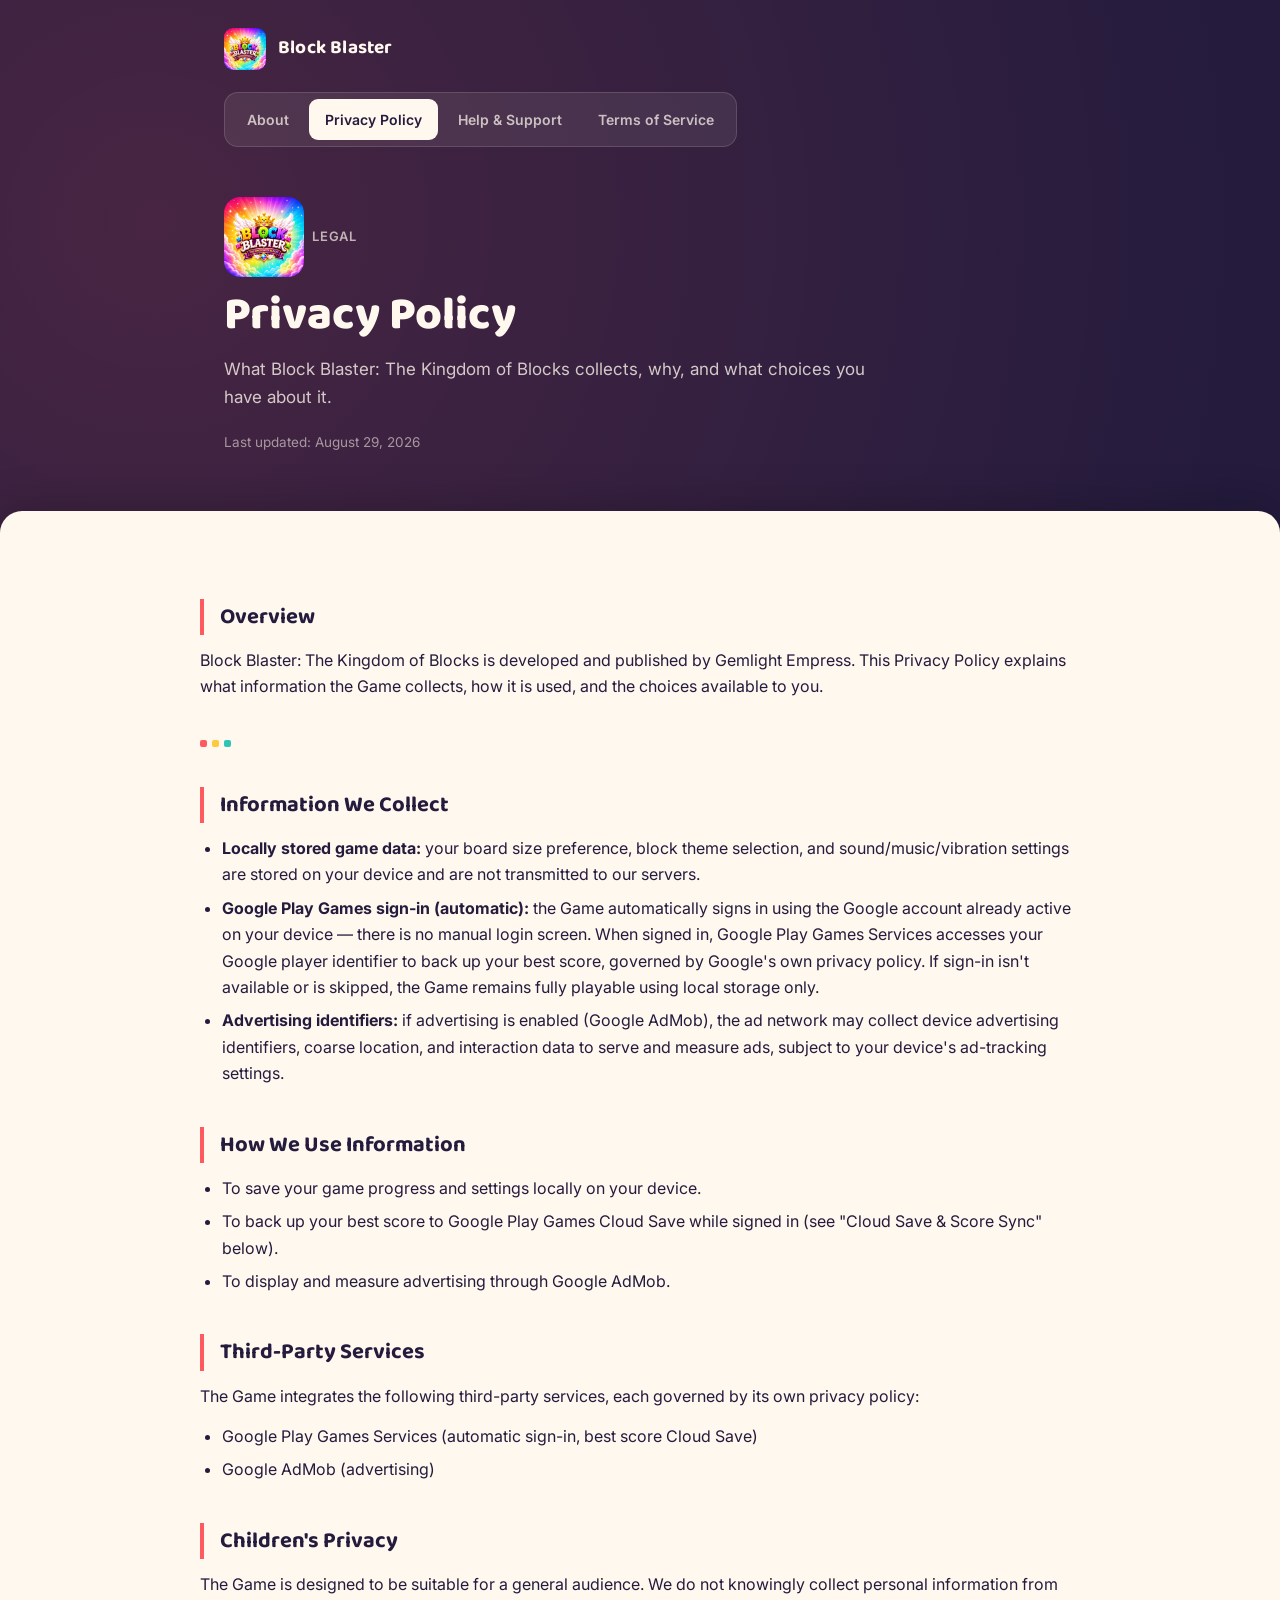
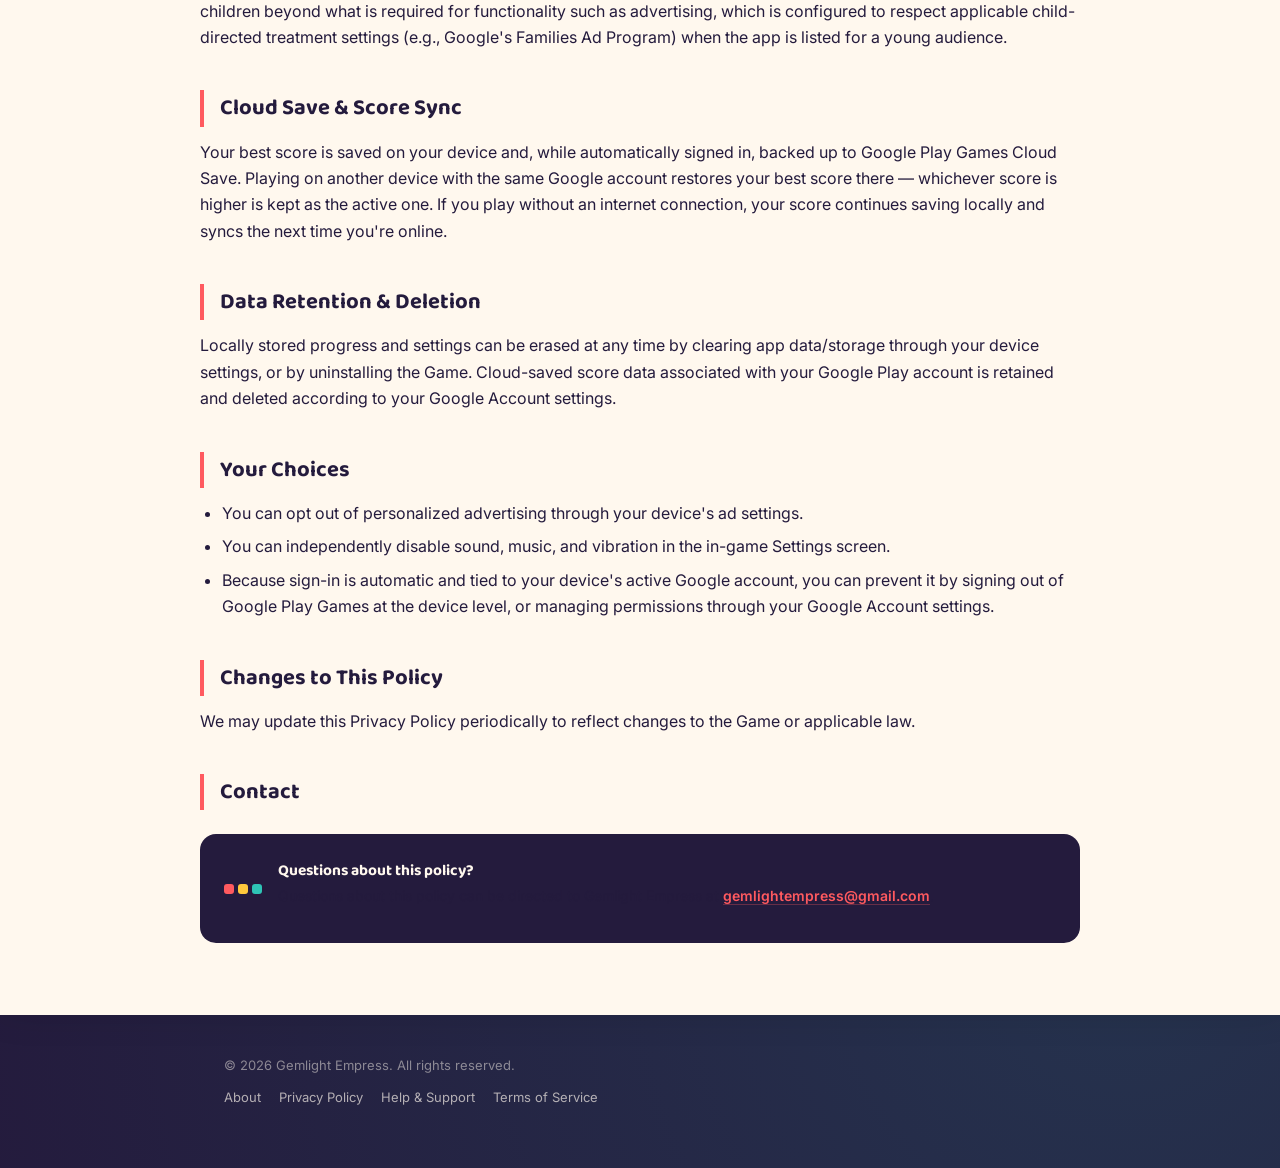
==== privacy.html @ fd7a214b "Legal pages" ====
<!DOCTYPE html>
<html lang="en">
<head>
<meta charset="UTF-8">
<meta name="viewport" content="width=device-width, initial-scale=1.0">
<title>Privacy Policy — Block Blaster: The Kingdom of Blocks</title>
<meta name="description" content="Privacy Policy for Block Blaster: The Kingdom of Blocks — what data is collected, how it's used, and your choices.">
<link rel="stylesheet" href="style.css">
<script>
  // Hide this page's own header (logo + cross-link nav) when embedded
  // inside the game's page viewer — the game's own top bar already
  // shows the title and provides back/close navigation, so this
  // header would otherwise let a player navigate to a different
  // bundled page from within the same iframe, with the game's own
  // title never updating to match. Left untouched for the standalone
  // website, where window.self === window.top and this never fires.
  if (window.self !== window.top) {
    document.documentElement.classList.add('embedded');
  }
</script>
</head>
<body>

<div class="wrap">
  <button class="home-fab" onclick="window.parent.postMessage('block-blaster-go-home', '*')" aria-label="Home">
    <img src="home-icon.png" alt="">
  </button>
  <header class="site">
    <a href="index.html" class="brand">
      <img class="brand-mark" src="app-icon.png" alt="Block Blaster icon">
      <span class="brand-name">Block Blaster</span>
    </a>
    <nav class="site">
      <a href="about.html">About</a>
      <a href="privacy.html" class="current">Privacy Policy</a>
      <a href="support.html">Help &amp; Support</a>
      <a href="terms.html">Terms of Service</a>
    </nav>
  </header>

  <section class="hero">
    <div class="eyebrow"><img class="tile" src="app-icon.png" alt=""> Legal</div>
    <h1>Privacy Policy</h1>
    <p class="lede">What Block Blaster: The Kingdom of Blocks collects, why, and what choices you have about it.</p>
    <p class="meta">Last updated: August 29, 2026</p>
  </section>
</div>

<main class="card">
  <div class="wrap" style="padding:0;">

    <h2>Overview</h2>
    <p>Block Blaster: The Kingdom of Blocks is developed and published by Gemlight Empress. This Privacy Policy explains what information the Game collects, how it is used, and the choices available to you.</p>

    <div class="section-divider"><span></span><span></span><span></span></div>

    <h2>Information We Collect</h2>
    <ul>
      <li><strong>Locally stored game data:</strong> your board size preference, block theme selection, and sound/music/vibration settings are stored on your device and are not transmitted to our servers.</li>
      <li><strong>Google Play Games sign-in (automatic):</strong> the Game automatically signs in using the Google account already active on your device — there is no manual login screen. When signed in, Google Play Games Services accesses your Google player identifier to back up your best score, governed by Google's own privacy policy. If sign-in isn't available or is skipped, the Game remains fully playable using local storage only.</li>
      <li><strong>Advertising identifiers:</strong> if advertising is enabled (Google AdMob), the ad network may collect device advertising identifiers, coarse location, and interaction data to serve and measure ads, subject to your device's ad-tracking settings.</li>
    </ul>

    <h2>How We Use Information</h2>
    <ul>
      <li>To save your game progress and settings locally on your device.</li>
      <li>To back up your best score to Google Play Games Cloud Save while signed in (see "Cloud Save &amp; Score Sync" below).</li>
      <li>To display and measure advertising through Google AdMob.</li>
    </ul>

    <h2>Third-Party Services</h2>
    <p>The Game integrates the following third-party services, each governed by its own privacy policy:</p>
    <ul>
      <li>Google Play Games Services (automatic sign-in, best score Cloud Save)</li>
      <li>Google AdMob (advertising)</li>
    </ul>

    <h2>Children's Privacy</h2>
    <p>The Game is designed to be suitable for a general audience. We do not knowingly collect personal information from children beyond what is required for functionality such as advertising, which is configured to respect applicable child-directed treatment settings (e.g., Google's Families Ad Program) when the app is listed for a young audience.</p>

    <h2>Cloud Save &amp; Score Sync</h2>
    <p>Your best score is saved on your device and, while automatically signed in, backed up to Google Play Games Cloud Save. Playing on another device with the same Google account restores your best score there — whichever score is higher is kept as the active one. If you play without an internet connection, your score continues saving locally and syncs the next time you're online.</p>

    <h2>Data Retention &amp; Deletion</h2>
    <p>Locally stored progress and settings can be erased at any time by clearing app data/storage through your device settings, or by uninstalling the Game. Cloud-saved score data associated with your Google Play account is retained and deleted according to your Google Account settings.</p>

    <h2>Your Choices</h2>
    <ul>
      <li>You can opt out of personalized advertising through your device's ad settings.</li>
      <li>You can independently disable sound, music, and vibration in the in-game Settings screen.</li>
      <li>Because sign-in is automatic and tied to your device's active Google account, you can prevent it by signing out of Google Play Games at the device level, or managing permissions through your Google Account settings.</li>
    </ul>

    <h2>Changes to This Policy</h2>
    <p>We may update this Privacy Policy periodically to reflect changes to the Game or applicable law.</p>

    <h2>Contact</h2>
    <div class="contact-card">
      <div class="tile-row"><span style="background:var(--coral)"></span><span style="background:var(--gold)"></span><span style="background:var(--teal)"></span></div>
      <div>
        <strong>Questions about this policy?</strong>
        <p>Questions about this policy can be directed to Gemlight Empress at <a href="mailto:gemlightempress@gmail.com">gemlightempress@gmail.com</a>.</p>
      </div>
    </div>

  </div>
</main>

<div class="wrap">
  <footer class="site">
    <div>© 2026 Gemlight Empress. All rights reserved.</div>
    <div class="foot-links">
      <a href="about.html">About</a>
      <a href="privacy.html">Privacy Policy</a>
      <a href="support.html">Help &amp; Support</a>
      <a href="terms.html">Terms of Service</a>
    </div>
  </footer>
</div>

</body>
</html>
---- style.css ----
@import url('https://fonts.googleapis.com/css2?family=Baloo+2:wght@500;600;700;800&family=Inter:wght@400;500;600;700&display=swap');

:root {
  --ink: #241B3D;
  --paper: #FFF8EE;
  --paper-dim: #FFF1DC;
  --coral: #FF5A5F;
  --gold: #FFC93C;
  --teal: #2EC4B6;
  --line: rgba(36, 27, 61, 0.12);
  --muted: rgba(36, 27, 61, 0.62);
}

* { box-sizing: border-box; }

html { scroll-behavior: smooth; }

body {
  margin: 0;
  background: var(--ink);
  background-image:
    radial-gradient(circle at 12% 8%, rgba(255, 90, 95, 0.16), transparent 40%),
    radial-gradient(circle at 88% 92%, rgba(46, 196, 182, 0.14), transparent 42%);
  color: var(--ink);
  font-family: 'Inter', -apple-system, BlinkMacSystemFont, sans-serif;
  line-height: 1.65;
  -webkit-font-smoothing: antialiased;
}

.wrap {
  max-width: 880px;
  margin: 0 auto;
  padding: 0 24px;
}

/* ---------- Header / nav ---------- */
header.site {
  padding: 28px 0 20px;
}
.brand {
  display: flex;
  align-items: center;
  gap: 12px;
  text-decoration: none;
  color: var(--paper);
  margin-bottom: 22px;
}
.brand-mark {
  width: 42px;
  height: 42px;
  border-radius: 9px;
  display: block;
  object-fit: cover;
  flex-shrink: 0;
}
.brand-name {
  font-family: 'Baloo 2', sans-serif;
  font-weight: 700;
  font-size: 19px;
  letter-spacing: 0.01em;
}
nav.site {
  display: flex;
  flex-wrap: wrap;
  gap: 4px;
  background: rgba(255, 248, 238, 0.08);
  border: 1px solid rgba(255, 248, 238, 0.14);
  padding: 6px;
  border-radius: 14px;
  width: fit-content;
}
nav.site a {
  text-decoration: none;
  color: rgba(255, 248, 238, 0.72);
  font-size: 14px;
  font-weight: 600;
  padding: 9px 16px;
  border-radius: 9px;
  transition: background 150ms ease, color 150ms ease;
}
nav.site a:hover { color: var(--paper); background: rgba(255, 248, 238, 0.08); }
nav.site a.current {
  color: var(--ink);
  background: var(--paper);
}

/* ---------- Hero ---------- */
.hero {
  padding: 30px 0 44px;
  color: var(--paper);
}
.eyebrow {
  display: inline-flex;
  align-items: center;
  gap: 8px;
  font-size: 13px;
  font-weight: 600;
  letter-spacing: 0.06em;
  text-transform: uppercase;
  color: rgba(255, 248, 238, 0.68);
  margin-bottom: 14px;
}
.eyebrow .tile {
  width: 80px; height: 80px; border-radius: 16px; display: block;
}

/* Home button for when this page is embedded inside the game's page
   viewer — per explicit request, no topbar/panel there anymore, so
   this page carries its own way back instead. Hidden by default
   (standalone website context, where the full header/nav above
   already handles navigation); shown only when window.self !== 
   window.top (see the embedded-detection script in <head>), which
   toggles the "embedded" class on <html>. No background, no padding —
   just the icon — placed as a direct child of .wrap, positioned fixed
   at the top-right (per explicit correction — was top-left) so it
   stays put regardless of scroll position. Posts a message to the
   parent window rather than calling a function directly, since it's
   inside an iframe and can't reach across that boundary any other
   way. */
.home-fab {
  display: none;
  position: fixed;
  top: 16px;
  right: 16px;
  z-index: 20;
  background: transparent;
  border: none;
  padding: 0;
  margin: 0;
  cursor: pointer;
  line-height: 0;
}
html.embedded .home-fab { display: block; }
html.embedded header.site { display: none; }
html.embedded .hero { padding-top: 84px; }
.home-fab img {
  display: block;
  width: 52px;
  height: 52px;
}
.hero h1 {
  font-family: 'Baloo 2', sans-serif;
  font-weight: 800;
  font-size: clamp(32px, 5vw, 46px);
  line-height: 1.08;
  margin: 0 0 14px;
}
.hero p.lede {
  font-size: 17px;
  color: rgba(255, 248, 238, 0.78);
  max-width: 60ch;
  margin: 0;
}
.hero .meta {
  margin-top: 20px;
  font-size: 13.5px;
  color: rgba(255, 248, 238, 0.55);
}

/* ---------- Content card ---------- */
main.card {
  background: var(--paper);
  border-radius: 22px 22px 0 0;
  padding: 48px;
  box-shadow: 0 -8px 40px rgba(0,0,0,0.18);
}
@media (max-width: 640px) {
  main.card { padding: 32px 22px; border-radius: 18px 18px 0 0; }
}

main.card h2 {
  font-family: 'Baloo 2', sans-serif;
  font-weight: 700;
  font-size: 22px;
  margin: 40px 0 12px;
  padding-left: 16px;
  border-left: 4px solid var(--coral);
}
main.card > h2:first-child,
main.card section:first-of-type h2 { margin-top: 0; }

main.card h3 {
  font-family: 'Baloo 2', sans-serif;
  font-weight: 600;
  font-size: 16.5px;
  margin: 22px 0 8px;
}

main.card p { margin: 0 0 14px; color: var(--ink); }
main.card ul, main.card ol { margin: 0 0 14px; padding-left: 22px; }
main.card li { margin-bottom: 7px; }
main.card a { color: var(--coral); font-weight: 600; text-decoration: none; border-bottom: 1.5px solid rgba(255,90,95,0.3); }
main.card a:hover { border-bottom-color: var(--coral); }

main.card strong { font-weight: 700; }

.section-divider {
  display: flex;
  gap: 5px;
  margin: 40px 0 28px;
}
.section-divider span {
  width: 7px; height: 7px; border-radius: 2px;
}
.section-divider span:nth-child(1) { background: var(--coral); }
.section-divider span:nth-child(2) { background: var(--gold); }
.section-divider span:nth-child(3) { background: var(--teal); }

.callout {
  background: var(--paper-dim);
  border: 1px solid var(--line);
  border-radius: 14px;
  padding: 18px 20px;
  margin: 20px 0;
  font-size: 15px;
}
.callout strong { display: block; margin-bottom: 4px; font-family: 'Baloo 2', sans-serif; font-size: 14.5px; }

table.data-table {
  width: 100%;
  border-collapse: collapse;
  margin: 16px 0 24px;
  font-size: 14.5px;
}
table.data-table th, table.data-table td {
  text-align: left;
  padding: 10px 12px;
  border-bottom: 1px solid var(--line);
  vertical-align: top;
}
table.data-table th {
  font-family: 'Baloo 2', sans-serif;
  font-weight: 600;
  color: var(--ink);
  font-size: 13px;
  text-transform: uppercase;
  letter-spacing: 0.03em;
}
table.data-table td { color: var(--muted); }

/* ---------- Feature grid (About page) ---------- */
.feature-grid {
  display: grid;
  grid-template-columns: repeat(2, 1fr);
  gap: 14px;
  margin: 8px 0 28px;
}
@media (max-width: 560px) { .feature-grid { grid-template-columns: 1fr; } }
.feature {
  border: 1px solid var(--line);
  border-radius: 14px;
  padding: 16px 18px;
}
.feature .tile-row { display: flex; gap: 4px; margin-bottom: 10px; }
.feature .tile-row span { width: 8px; height: 8px; border-radius: 2.5px; }
.feature h3 { margin: 0 0 6px; font-size: 15.5px; }
.feature p { margin: 0; font-size: 14px; color: var(--muted); }

/* ---------- FAQ (Help page) ---------- */
details.faq {
  border-bottom: 1px solid var(--line);
  padding: 16px 0;
}
details.faq summary {
  font-family: 'Baloo 2', sans-serif;
  font-weight: 600;
  font-size: 16px;
  cursor: pointer;
  list-style: none;
  display: flex;
  align-items: center;
  gap: 12px;
}
details.faq summary::-webkit-details-marker { display: none; }
details.faq summary::before {
  content: '';
  width: 9px; height: 9px; border-radius: 3px;
  background: var(--gold);
  flex-shrink: 0;
}
details.faq[open] summary::before { background: var(--coral); }
details.faq .faq-body { padding: 10px 0 0 21px; color: var(--muted); font-size: 15px; }

.contact-card {
  display: flex;
  align-items: center;
  gap: 16px;
  background: var(--ink);
  color: var(--paper);
  border-radius: 16px;
  padding: 22px 24px;
  margin: 24px 0;
}
.contact-card .tile-row { display: flex; gap: 4px; flex-shrink: 0; }
.contact-card .tile-row span { width: 10px; height: 10px; border-radius: 3px; }
.contact-card a { color: var(--gold); border-bottom-color: rgba(255,201,60,0.35); }
.contact-card p { margin: 2px 0 0; color: rgba(255,248,238,0.7); font-size: 14px; }
.contact-card strong { font-family: 'Baloo 2', sans-serif; font-size: 15.5px; }

/* ---------- Footer ---------- */
footer.site {
  padding: 40px 0 60px;
  color: rgba(255, 248, 238, 0.48);
  font-size: 13px;
}
footer.site .foot-links { margin-top: 10px; display: flex; gap: 18px; flex-wrap: wrap; }
footer.site a { color: rgba(255, 248, 238, 0.66); text-decoration: none; }
footer.site a:hover { color: var(--paper); }

@media (prefers-reduced-motion: reduce) {
  html { scroll-behavior: auto; }
}
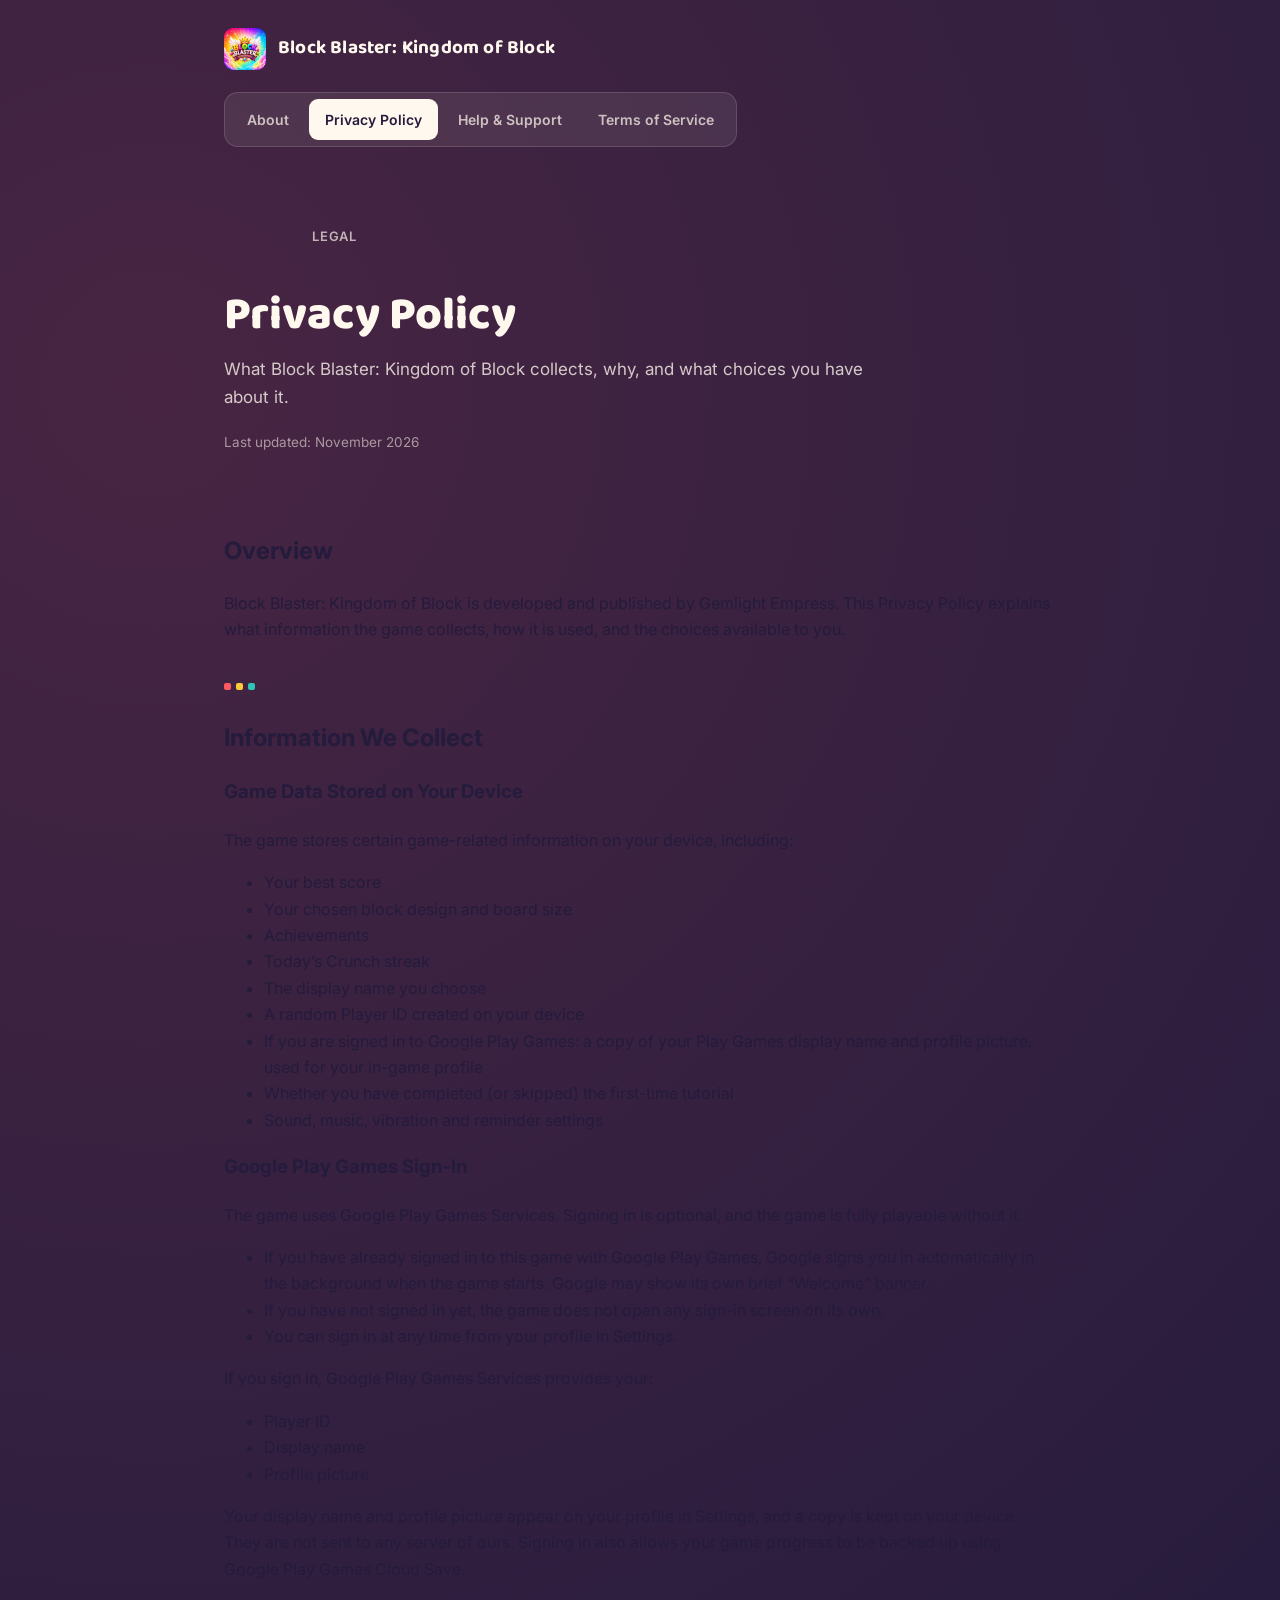
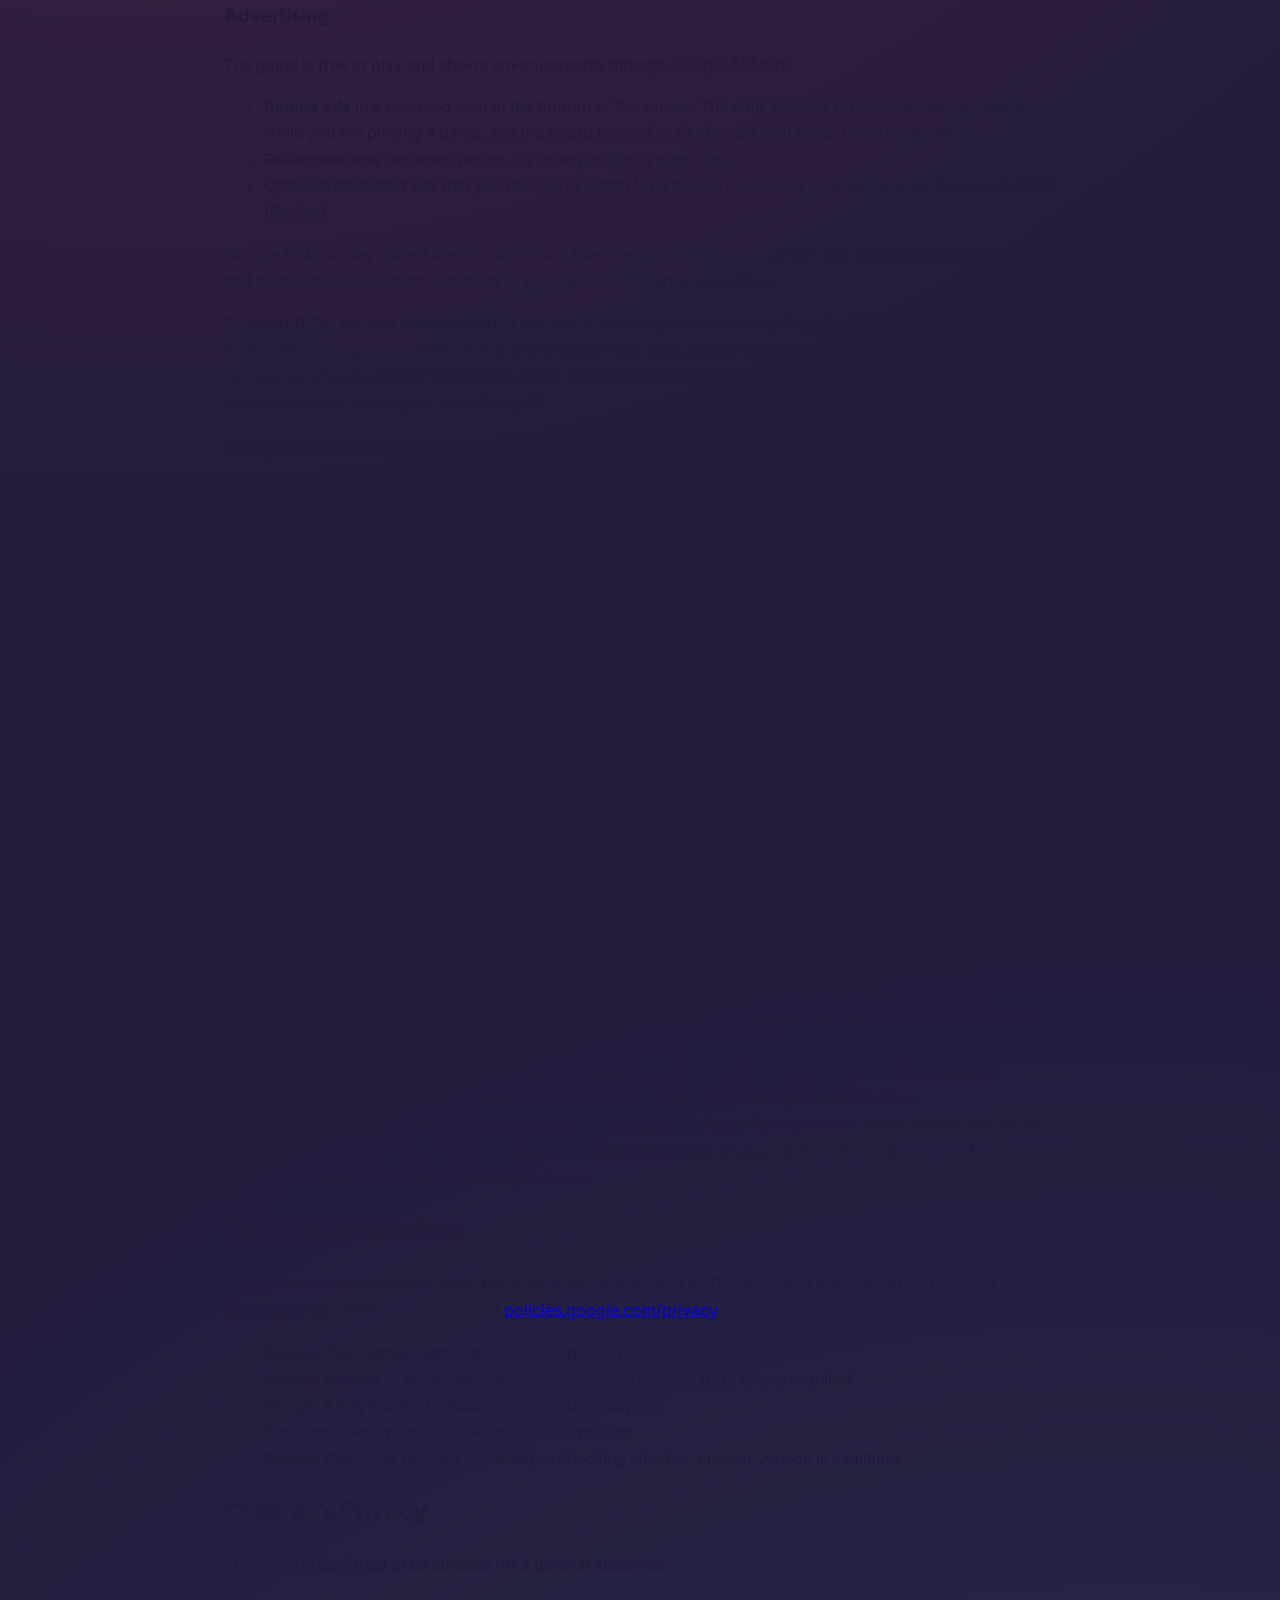
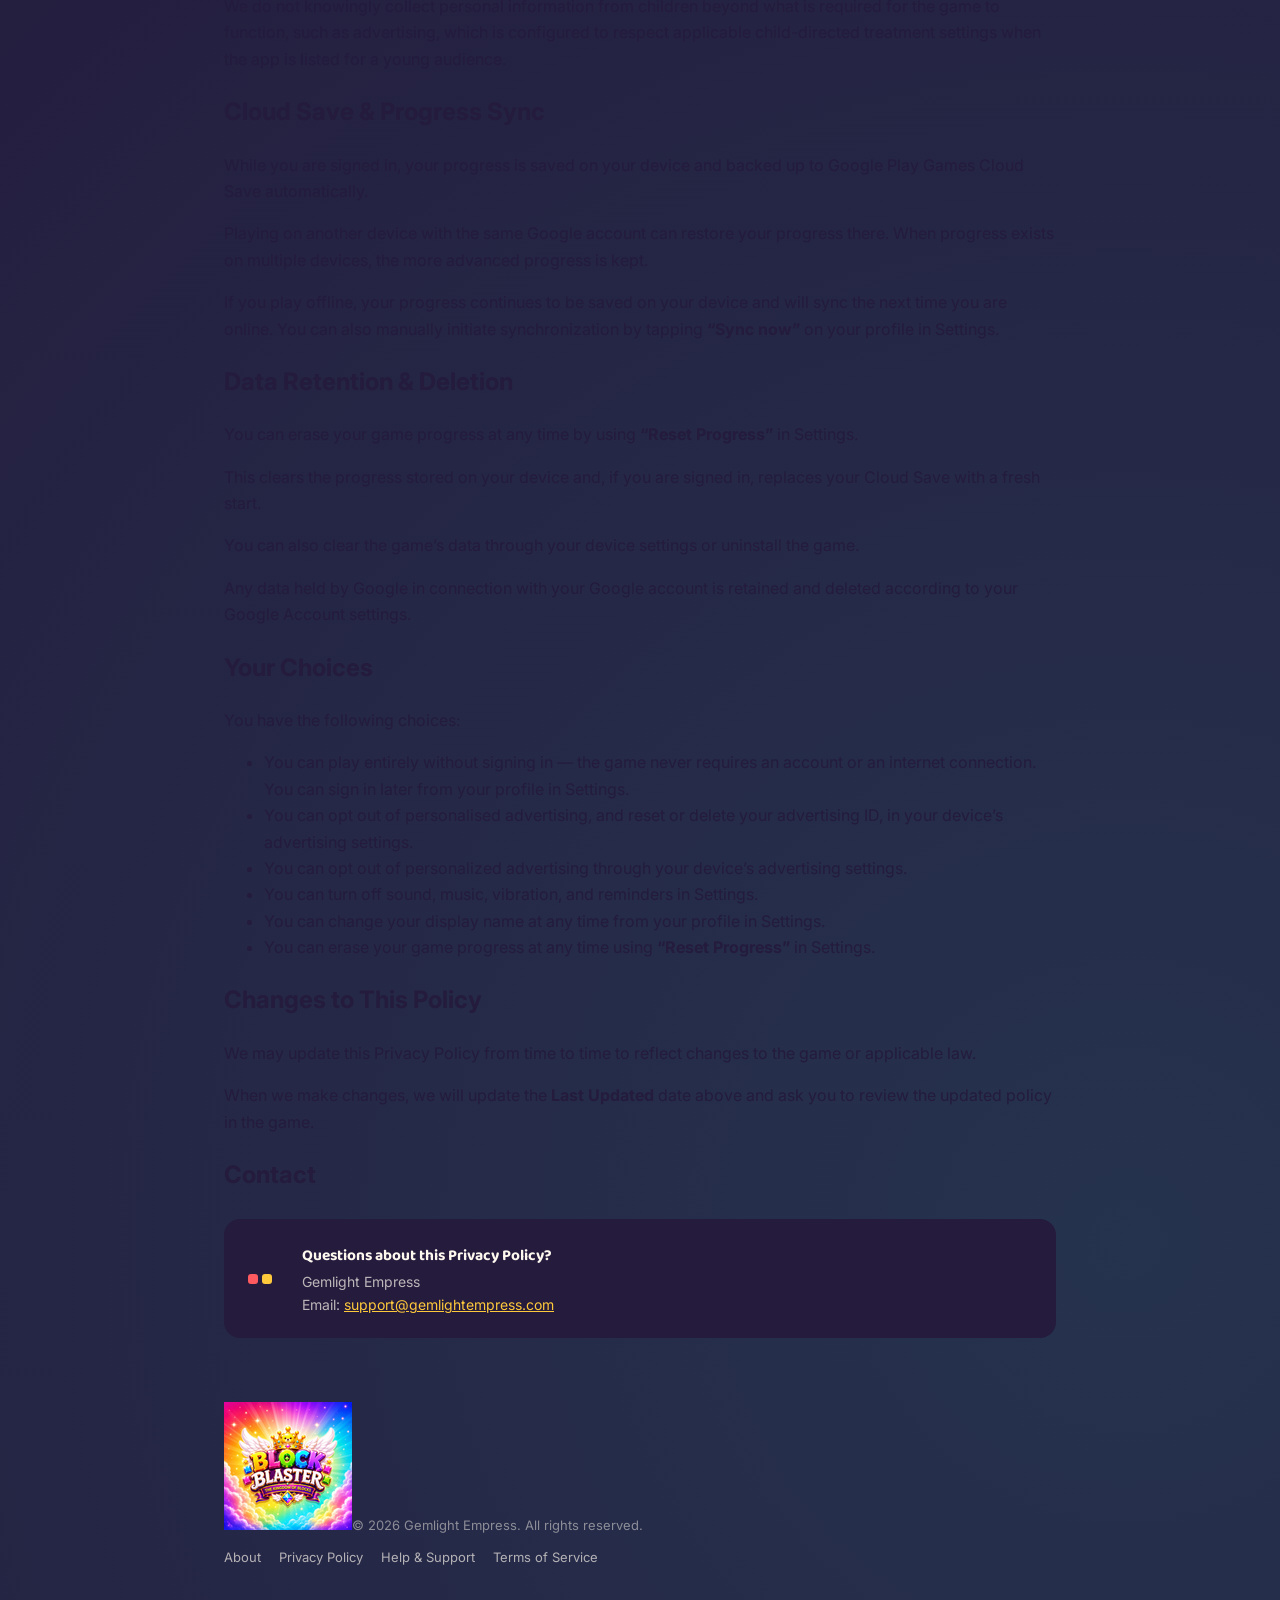
==== commit eaa9a827: "Add files via upload" ====
--- a/privacy.html
+++ b/privacy.html
@@ -2,121 +2,174 @@
 <html lang="en">
 <head>
 <meta charset="UTF-8">
-<meta name="viewport" content="width=device-width, initial-scale=1.0">
-<title>Privacy Policy — Block Blaster: The Kingdom of Blocks</title>
-<meta name="description" content="Privacy Policy for Block Blaster: The Kingdom of Blocks — what data is collected, how it's used, and your choices.">
+<meta name="viewport" content="width=device-width, initial-scale=1.0, viewport-fit=cover">
+<title>Privacy Policy — Block Blaster: Kingdom of Block</title>
+<meta name="description" content="What Block Blaster: Kingdom of Block collects, why, and what choices you have about it.">
+<link rel="icon" href="app-icon.png">
 <link rel="stylesheet" href="style.css">
 <script>
-  // Hide this page's own header (logo + cross-link nav) when embedded
-  // inside the game's page viewer — the game's own top bar already
-  // shows the title and provides back/close navigation, so this
-  // header would otherwise let a player navigate to a different
-  // bundled page from within the same iframe, with the game's own
-  // title never updating to match. Left untouched for the standalone
-  // website, where window.self === window.top and this never fires.
-  if (window.self !== window.top) {
-    document.documentElement.classList.add('embedded');
-  }
+  /* Inside the game's page viewer: hide the site header/footer and show the Home button. */
+  if (window.self !== window.top) document.documentElement.classList.add('embedded');
 </script>
 </head>
 <body>
 
-<div class="wrap">
-  <button class="home-fab" onclick="window.parent.postMessage('block-blaster-go-home', '*')" aria-label="Home">
-    <img src="home-icon.png" alt="">
-  </button>
-  <header class="site">
-    <a href="index.html" class="brand">
-      <img class="brand-mark" src="app-icon.png" alt="Block Blaster icon">
-      <span class="brand-name">Block Blaster</span>
-    </a>
-    <nav class="site">
+<button class="home-fab" onclick="window.parent.postMessage('block-blaster-go-home', '*')" aria-label="Home"></button>
+
+<div class="top">
+  <div class="wrap">
+    <header class="site">
+      <a href="index.html" class="brand">
+        <img class="brand-mark" src="app-icon.png" alt="Block Blaster: Kingdom of Block icon">
+        <span class="brand-name">Block Blaster: Kingdom of Block</span>
+      </a>
+      <nav class="site" aria-label="Legal pages">
       <a href="about.html">About</a>
-      <a href="privacy.html" class="current">Privacy Policy</a>
+      <a href="privacy.html" class="current" aria-current="page">Privacy Policy</a>
       <a href="support.html">Help &amp; Support</a>
       <a href="terms.html">Terms of Service</a>
-    </nav>
-  </header>
+      </nav>
+    </header>
 
-  <section class="hero">
-    <div class="eyebrow"><img class="tile" src="app-icon.png" alt=""> Legal</div>
-    <h1>Privacy Policy</h1>
-    <p class="lede">What Block Blaster: The Kingdom of Blocks collects, why, and what choices you have about it.</p>
-    <p class="meta">Last updated: August 29, 2026</p>
-  </section>
+    <section class="hero">
+      <div class="eyebrow"><span class="tile"></span> Legal</div>
+      <h1>Privacy Policy</h1>
+      <p class="lede">What Block Blaster: Kingdom of Block collects, why, and what choices you have about it.</p>
+      <p class="meta">Last updated: November 2026</p>
+    </section>
+  </div>
 </div>
 
-<main class="card">
-  <div class="wrap" style="padding:0;">
+<main class="content">
+  <div class="wrap">
 
     <h2>Overview</h2>
-    <p>Block Blaster: The Kingdom of Blocks is developed and published by Gemlight Empress. This Privacy Policy explains what information the Game collects, how it is used, and the choices available to you.</p>
+    <p>Block Blaster: Kingdom of Block is developed and published by Gemlight Empress. This Privacy Policy explains what information the game collects, how it is used, and the choices available to you.</p>
 
     <div class="section-divider"><span></span><span></span><span></span></div>
 
     <h2>Information We Collect</h2>
+
+    <h3>Game Data Stored on Your Device</h3>
+    <p>The game stores certain game-related information on your device, including:</p>
     <ul>
-      <li><strong>Locally stored game data:</strong> your board size preference, block theme selection, and sound/music/vibration settings are stored on your device and are not transmitted to our servers.</li>
-      <li><strong>Google Play Games sign-in (automatic):</strong> the Game automatically signs in using the Google account already active on your device — there is no manual login screen. When signed in, Google Play Games Services accesses your Google player identifier to back up your best score, governed by Google's own privacy policy. If sign-in isn't available or is skipped, the Game remains fully playable using local storage only.</li>
-      <li><strong>Advertising identifiers:</strong> if advertising is enabled (Google AdMob), the ad network may collect device advertising identifiers, coarse location, and interaction data to serve and measure ads, subject to your device's ad-tracking settings.</li>
+      <li>Your best score</li>
+      <li>Your chosen block design and board size</li>
+      <li>Achievements</li>
+      <li>Today&rsquo;s Crunch streak</li>
+      <li>The display name you choose</li>
+      <li>A random Player ID created on your device</li>
+      <li>If you are signed in to Google Play Games: a copy of your Play Games display name and profile picture, used for your in-game profile</li>
+      <li>Whether you have completed (or skipped) the first-time tutorial</li>
+      <li>Sound, music, vibration and reminder settings</li>
     </ul>
 
+    <h3>Google Play Games Sign-In</h3>
+    <p>The game uses Google Play Games Services. Signing in is optional, and the game is fully playable without it.</p>
+    <ul>
+      <li>If you have already signed in to this game with Google Play Games, Google signs you in automatically in the background when the game starts. Google may show its own brief &ldquo;Welcome&rdquo; banner.</li>
+      <li>If you have not signed in yet, the game does not open any sign-in screen on its own.</li>
+      <li>You can sign in at any time from your profile in Settings.</li>
+    </ul>
+    <p>If you sign in, Google Play Games Services provides your:</p>
+    <ul>
+      <li>Player ID</li>
+      <li>Display name</li>
+      <li>Profile picture</li>
+    </ul>
+    <p>Your display name and profile picture appear on your profile in Settings, and a copy is kept on your device. They are not sent to any server of ours. Signing in also allows your game progress to be backed up using Google Play Games Cloud Save.</p>
+
+    <h3>Advertising</h3>
+    <p>The game is free to play and shows advertisements through Google AdMob:</p>
+    <ul>
+      <li><strong>Banner ads</strong> in a reserved strip at the bottom of the screen. The strip appears on every screen, including while you are playing a game, and the board is sized to sit above it so it never covers the game.</li>
+      <li><strong>Full-screen ads</strong> between games, for example after a game ends.</li>
+      <li><strong>Optional rewarded ads</strong> that you choose to watch for a bonus: continuing your game when the board is full (Revive).</li>
+    </ul>
+    <p>Google AdMob may collect device advertising identifiers, approximate location, and interaction data to serve and measure advertisements, subject to your device&rsquo;s advertising settings.</p>
+    <p><strong>Consent (EEA, UK and Switzerland):</strong> if you are in the European Economic Area, the United Kingdom or Switzerland, Google&rsquo;s consent form is shown before ads load, asking whether ads may be personalised. You can opt out of personalised advertising at any time through your device&rsquo;s own advertising settings, where you can also reset or delete your advertising ID.</p>
+
+    <h3>Analytics and Crash Reporting</h3>
+    <p>The Android app uses Google Analytics for Firebase to understand how the game is played, so we can improve the game and fix problems. It records gameplay events such as games started and finished, Today&rsquo;s Crunch completed, achievements unlocked and the first-time tutorial, together with an app-instance identifier, device model, operating system version, app version and approximate country. It does not record your name or email address.</p>
+    <p>The game also uses <strong>Firebase Crashlytics</strong>, which records a report when the game crashes or hits an error: the device model, operating system version, app version and a technical stack trace. These reports contain no personal details and are used only to find and fix faults.</p>
+
+    <h3>App Updates</h3>
+    <p>When the game starts it asks Google Play whether a newer version of the app is available, so it can offer you the update. This check is handled entirely by Google Play and sends us nothing about you.</p>
+
     <h2>How We Use Information</h2>
+    <p>We use the information described above to:</p>
     <ul>
-      <li>To save your game progress and settings locally on your device.</li>
-      <li>To back up your best score to Google Play Games Cloud Save while signed in (see "Cloud Save &amp; Score Sync" below).</li>
-      <li>To display and measure advertising through Google AdMob.</li>
+      <li>Save your game progress and settings on your device.</li>
+      <li>Back up and sync your progress through Google Play Games Cloud Save while you are signed in.</li>
+      <li>Show your name and profile picture (your chosen name, or your Google Play Games name and picture if you sign in) on your in-game profile.</li>
+      <li>Display and measure advertising through Google AdMob, and ask for your consent where required.</li>
+      <li>Understand how the game is played and improve it, using Google Analytics for Firebase.</li>
+      <li>Send reminders, such as a daily reminder to come back and play. Reminders are on by default and can be turned off at any time in Settings; they are scheduled entirely on your device, and Android asks for notification permission before any is shown.</li>
     </ul>
 
     <h2>Third-Party Services</h2>
-    <p>The Game integrates the following third-party services, each governed by its own privacy policy:</p>
+    <p>The game uses the following third-party services, all provided by Google. Each is governed by Google&rsquo;s own privacy policy, which you can read at <a href="https://policies.google.com/privacy" target="_blank" rel="noopener">policies.google.com/privacy</a>:</p>
     <ul>
-      <li>Google Play Games Services (automatic sign-in, best score Cloud Save)</li>
-      <li>Google AdMob (advertising)</li>
+      <li><strong>Google Play Games Services</strong> &mdash; sign-in, player profile, and Cloud Save.</li>
+      <li><strong>Google AdMob</strong> &mdash; advertising, including Google&rsquo;s consent form where required.</li>
+      <li><strong>Google Analytics for Firebase</strong> &mdash; gameplay analytics.</li>
+      <li><strong>Firebase Crashlytics</strong> &mdash; crash and error reporting.</li>
+      <li><strong>Google Play Core (In-App Updates)</strong> &mdash; checking whether a newer version is available.</li>
     </ul>
 
-    <h2>Children's Privacy</h2>
-    <p>The Game is designed to be suitable for a general audience. We do not knowingly collect personal information from children beyond what is required for functionality such as advertising, which is configured to respect applicable child-directed treatment settings (e.g., Google's Families Ad Program) when the app is listed for a young audience.</p>
+    <h2>Children&rsquo;s Privacy</h2>
+    <p>The game is designed to be suitable for a general audience.</p>
+    <p>We do not knowingly collect personal information from children beyond what is required for the game to function, such as advertising, which is configured to respect applicable child-directed treatment settings when the app is listed for a young audience.</p>
 
-    <h2>Cloud Save &amp; Score Sync</h2>
-    <p>Your best score is saved on your device and, while automatically signed in, backed up to Google Play Games Cloud Save. Playing on another device with the same Google account restores your best score there — whichever score is higher is kept as the active one. If you play without an internet connection, your score continues saving locally and syncs the next time you're online.</p>
+    <h2>Cloud Save &amp; Progress Sync</h2>
+    <p>While you are signed in, your progress is saved on your device and backed up to Google Play Games Cloud Save automatically.</p>
+    <p>Playing on another device with the same Google account can restore your progress there. When progress exists on multiple devices, the more advanced progress is kept.</p>
+    <p>If you play offline, your progress continues to be saved on your device and will sync the next time you are online. You can also manually initiate synchronization by tapping <strong>&ldquo;Sync now&rdquo;</strong> on your profile in Settings.</p>
 
     <h2>Data Retention &amp; Deletion</h2>
-    <p>Locally stored progress and settings can be erased at any time by clearing app data/storage through your device settings, or by uninstalling the Game. Cloud-saved score data associated with your Google Play account is retained and deleted according to your Google Account settings.</p>
+    <p>You can erase your game progress at any time by using <strong>&ldquo;Reset Progress&rdquo;</strong> in Settings.</p>
+    <p>This clears the progress stored on your device and, if you are signed in, replaces your Cloud Save with a fresh start.</p>
+    <p>You can also clear the game&rsquo;s data through your device settings or uninstall the game.</p>
+    <p>Any data held by Google in connection with your Google account is retained and deleted according to your Google Account settings.</p>
 
     <h2>Your Choices</h2>
+    <p>You have the following choices:</p>
     <ul>
-      <li>You can opt out of personalized advertising through your device's ad settings.</li>
-      <li>You can independently disable sound, music, and vibration in the in-game Settings screen.</li>
-      <li>Because sign-in is automatic and tied to your device's active Google account, you can prevent it by signing out of Google Play Games at the device level, or managing permissions through your Google Account settings.</li>
+      <li>You can play entirely without signing in &mdash; the game never requires an account or an internet connection. You can sign in later from your profile in Settings.</li>
+      <li>You can opt out of personalised advertising, and reset or delete your advertising ID, in your device&rsquo;s advertising settings.</li>
+      <li>You can opt out of personalized advertising through your device&rsquo;s advertising settings.</li>
+      <li>You can turn off sound, music, vibration, and reminders in Settings.</li>
+      <li>You can change your display name at any time from your profile in Settings.</li>
+      <li>You can erase your game progress at any time using <strong>&ldquo;Reset Progress&rdquo;</strong> in Settings.</li>
     </ul>
 
     <h2>Changes to This Policy</h2>
-    <p>We may update this Privacy Policy periodically to reflect changes to the Game or applicable law.</p>
+    <p>We may update this Privacy Policy from time to time to reflect changes to the game or applicable law.</p>
+    <p>When we make changes, we will update the <strong>Last Updated</strong> date above and ask you to review the updated policy in the game.</p>
 
     <h2>Contact</h2>
     <div class="contact-card">
-      <div class="tile-row"><span style="background:var(--coral)"></span><span style="background:var(--gold)"></span><span style="background:var(--teal)"></span></div>
+      <div class="tile-row"><span style="background:var(--coral)"></span><span style="background:var(--gold)"></span><span style="background:var(--mint)"></span></div>
       <div>
-        <strong>Questions about this policy?</strong>
-        <p>Questions about this policy can be directed to Gemlight Empress at <a href="mailto:gemlightempress@gmail.com">gemlightempress@gmail.com</a>.</p>
+        <strong>Questions about this Privacy Policy?</strong>
+        <p>Gemlight Empress<br>Email: <a href="mailto:support@gemlightempress.com">support@gemlightempress.com</a></p>
       </div>
     </div>
 
   </div>
 </main>
 
-<div class="wrap">
-  <footer class="site">
-    <div>© 2026 Gemlight Empress. All rights reserved.</div>
-    <div class="foot-links">
+<footer class="site">
+  <div class="wrap footer-inner">
+    <div class="foot-brand"><img src="app-icon.png" alt=""><span>&copy; 2026 Gemlight Empress. All rights reserved.</span></div>
+    <nav class="foot-links" aria-label="Footer">
       <a href="about.html">About</a>
       <a href="privacy.html">Privacy Policy</a>
       <a href="support.html">Help &amp; Support</a>
       <a href="terms.html">Terms of Service</a>
-    </div>
-  </footer>
-</div>
+    </nav>
+  </div>
+</footer>
 
 </body>
 </html>
